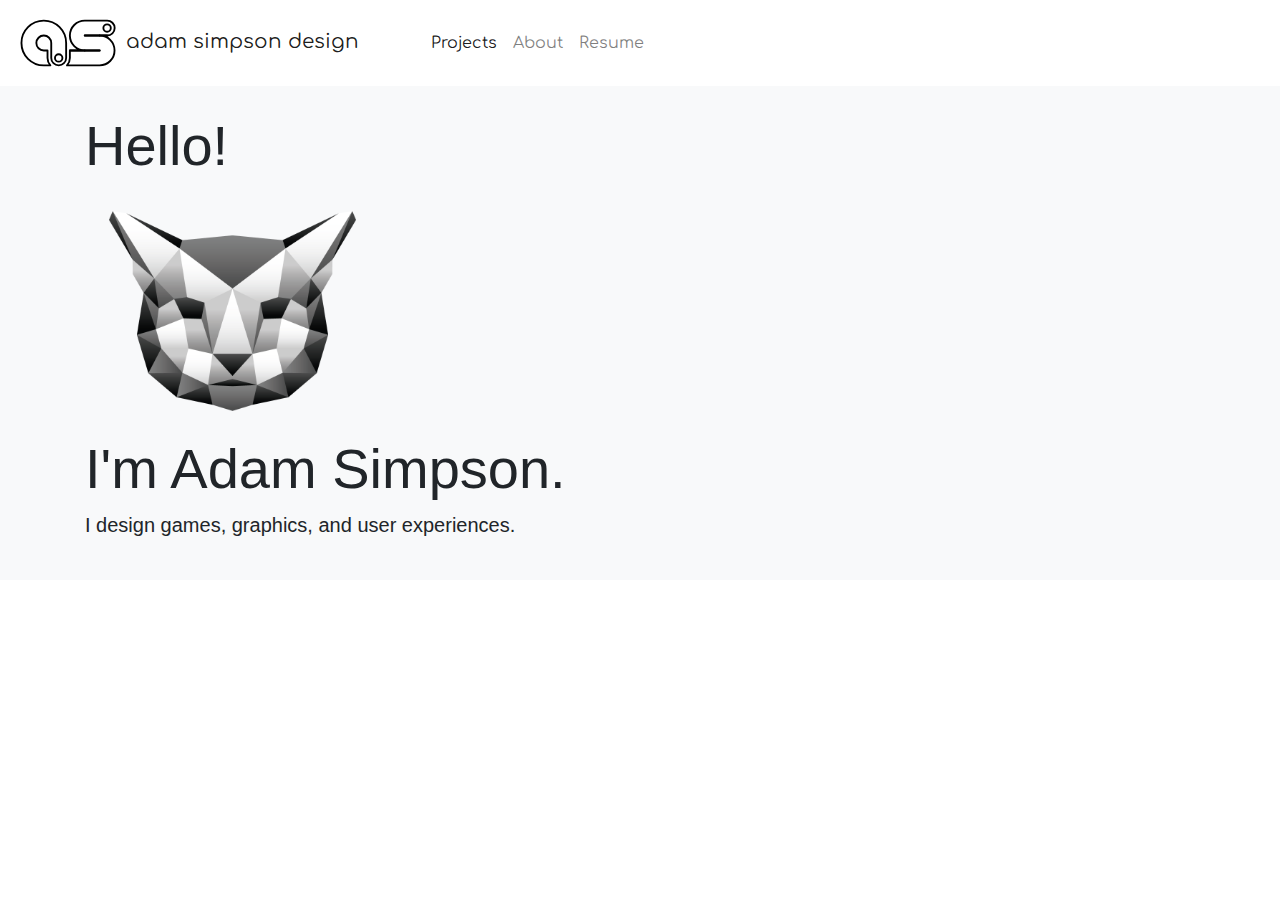
==== index.html @ 426be83f "pic fix" ====
<!doctype html>
<html lang="en">

<head>

    <title>Adam Simpson Design</title>
    <!-- Required meta tags -->
    <meta charset="utf-8">
    <meta name="viewport" content="width=device-width, initial-scale=1, shrink-to-fit=no">

    <link rel="stylesheet" href="reset.css">

    <link href="https://fonts.googleapis.com/icon?family=Material+Icons" rel="stylesheet">
    <link href="https://fonts.googleapis.com/css?family=Comfortaa|Lato" rel="stylesheet">
    <link rel="stylesheet" href="https://use.fontawesome.com/releases/v5.0.13/css/all.css" integrity="sha384-DNOHZ68U8hZfKXOrtjWvjxusGo9WQnrNx2sqG0tfsghAvtVlRW3tvkXWZh58N9jp"
        crossorigin="anonymous">

    <!-- Bootstrap CSS -->
    <link rel="stylesheet" href="https://maxcdn.bootstrapcdn.com/bootstrap/4.0.0/css/bootstrap.min.css" integrity="sha384-Gn5384xqQ1aoWXA+058RXPxPg6fy4IWvTNh0E263XmFcJlSAwiGgFAW/dAiS6JXm"
        crossorigin="anonymous">
    <link rel="stylesheet" href="sfaf.css">

    <style>
        .navbar {
            font-family: 'Comfortaa', cursive;
            background-color: white;
        }



    </style>

</head>

<body>


    <nav class="navbar navbar-expand-lg navbar-light fixed-top">
        <a class="navbar-brand" href="#">
            <img src="as_logo.svg" height="60" class="d-inline-block align-middle" alt="adam simpson design logo"> adam simpson design
        </a>
        <button class="navbar-toggler" type="button" data-toggle="collapse" data-target="#navbarNavAltMarkup" aria-controls="navbarNavAltMarkup"
            aria-expanded="false" aria-label="Toggle navigation">
            <span class="navbar-toggler-icon"></span>
        </button>
        <div class="collapse navbar-collapse ml-5" id="navbarNavAltMarkup">
            <div class="navbar-nav">
                <a class="nav-item nav-link active" href="#">Projects
                    <span class="sr-only">(current)</span>
                </a>
                <a class="nav-item nav-link" href="#">About</a>
                <a class="nav-item nav-link" href="#">Resume</a>
            </div>
        </div>
    </nav>


    <div class="jumbotron jumbotron-fluid bg-light pb-4">
        <div class="container pt-5">
            <h1 class="display-4">Hello!</h1>
            <img src="catlogo.png" height="200" class="m-4">
            <h1 class="display-4">I'm Adam Simpson.</h1>
            <p class="lead">I design games, graphics, and user experiences.</p>

        </div>
    </div>



    <!-- Optional JavaScript -->
    <!-- jQuery first, then Popper.js, then Bootstrap JS -->
    <script src="https://code.jquery.com/jquery-3.2.1.slim.min.js" integrity="sha384-KJ3o2DKtIkvYIK3UENzmM7KCkRr/rE9/Qpg6aAZGJwFDMVNA/GpGFF93hXpG5KkN"
        crossorigin="anonymous"></script>
    <script src="https://cdnjs.cloudflare.com/ajax/libs/popper.js/1.12.9/umd/popper.min.js" integrity="sha384-ApNbgh9B+Y1QKtv3Rn7W3mgPxhU9K/ScQsAP7hUibX39j7fakFPskvXusvfa0b4Q"
        crossorigin="anonymous"></script>
    <script src="https://maxcdn.bootstrapcdn.com/bootstrap/4.0.0/js/bootstrap.min.js" integrity="sha384-JZR6Spejh4U02d8jOt6vLEHfe/JQGiRRSQQxSfFWpi1MquVdAyjUar5+76PVCmYl"
        crossorigin="anonymous"></script>
</body>

</html>
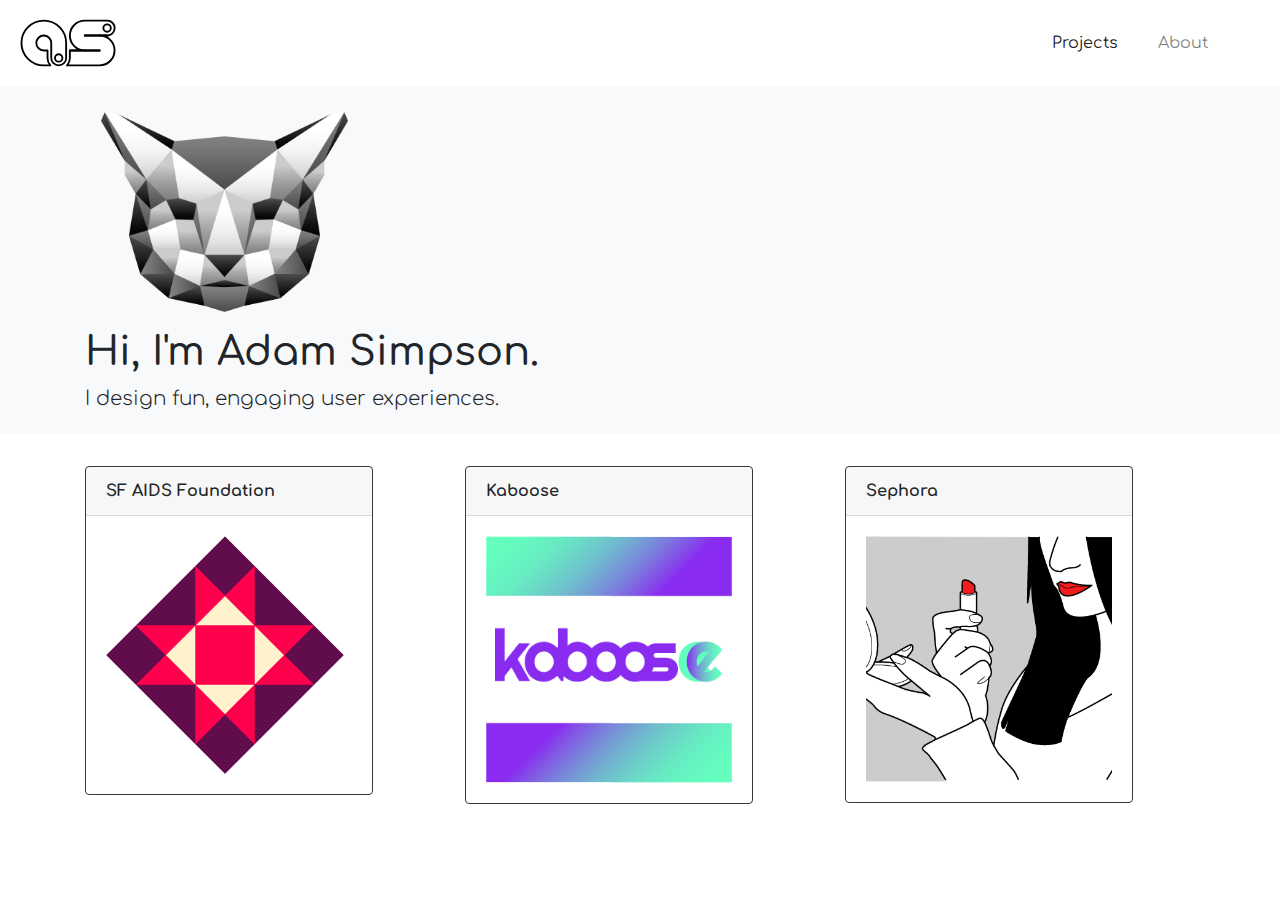
==== commit 312dedc1: "Added cards" ====
--- a/index.html
+++ b/index.html
@@ -26,7 +26,14 @@
             background-color: white;
         }
 
+        .jumbotron {
+            font-family: 'Comfortaa', cursive;
+        }
 
+        .card-header {
+            font-family: 'Comfortaa', cursive;
+            font-weight: bold;
+        }
 
     </style>
 
@@ -37,35 +44,66 @@
 
     <nav class="navbar navbar-expand-lg navbar-light fixed-top">
         <a class="navbar-brand" href="#">
-            <img src="as_logo.svg" height="60" class="d-inline-block align-middle" alt="adam simpson design logo"> adam simpson design
+            <img src="as_logo.svg" height="60" class="d-inline-block" alt="adam simpson design logo">
         </a>
-        <button class="navbar-toggler" type="button" data-toggle="collapse" data-target="#navbarNavAltMarkup" aria-controls="navbarNavAltMarkup"
+        <button class="navbar-toggler" type="button" data-toggle="collapse" data-target="#navbarNavDropdown" aria-controls="navbarNavAltMarkup"
             aria-expanded="false" aria-label="Toggle navigation">
             <span class="navbar-toggler-icon"></span>
         </button>
-        <div class="collapse navbar-collapse ml-5" id="navbarNavAltMarkup">
-            <div class="navbar-nav">
-                <a class="nav-item nav-link active" href="#">Projects
+        <div class="collapse navbar-collapse justify-content-end mr-4" id="navbarNavDropdown">
+            <ul class="navbar-nav">
+                <li class="nav-item nav-link active mr-4" href="#">Projects
                     <span class="sr-only">(current)</span>
-                </a>
-                <a class="nav-item nav-link" href="#">About</a>
-                <a class="nav-item nav-link" href="#">Resume</a>
-            </div>
+                </li>
+
+                <li class="nav-item mr-4">
+                    <a class="nav-link" href="#">About</a>
+                </li>
+
+            </ul>
         </div>
     </nav>
 
-
-    <div class="jumbotron jumbotron-fluid bg-light pb-4">
-        <div class="container pt-5">
-            <h1 class="display-4">Hello!</h1>
-            <img src="catlogo.png" height="200" class="m-4">
-            <h1 class="display-4">I'm Adam Simpson.</h1>
-            <p class="lead">I design games, graphics, and user experiences.</p>
-
+    <!-- Jumbotron -->
+    <div class="jumbotron jumbotron-fluid bg-light pb-1 pt-5">
+        <div class="container mt-5">
+            <img src="catlogo.png" height="200" class="m-3">
+            <h1 class="display-6">Hi, I'm Adam Simpson.</h1>
+            <p class="lead">I design fun, engaging user experiences.</p>
         </div>
     </div>
 
 
+    <!-- Project Cards -->
+    <div class="container">
+        <div class="row justify-content-around">
+            <div class="col-sm-6 col-md-4">
+                <div class="card border-dark mb-3" style="max-width: 18rem;">
+                    <div class="card-header">SF AIDS Foundation</div>
+                    <div class="card-body text-dark">
+                        <img src="sfaf_logo.png" class="img-fluid" alt="San Francisco AIDS Foundation">
+                    </div>
+                </div>
+            </div>
+            <div class="col-sm-6 col-md-4">
+                <div class="card border-dark mb-3" style="max-width: 18rem;">
+                    <div class="card-header">Kaboose</div>
+                    <div class="card-body text-dark">
+                        <img src="kaboose.png" class="img-fluid" alt="Kaboose">
+                    </div>
+                </div>
+            </div>
+            <div class="col-sm-6 col-md-4">
+                <div class="card border-dark mb-3" style="max-width: 18rem;">
+                    <div class="card-header">Sephora</div>
+                    <div class="card-body text-dark">
+                        <img src="sephora.png" class="img-fluid" alt="Sephora">
+                    </div>
+                </div>
+            </div>
+            
+        </div>
+    </div>
 
     <!-- Optional JavaScript -->
     <!-- jQuery first, then Popper.js, then Bootstrap JS -->
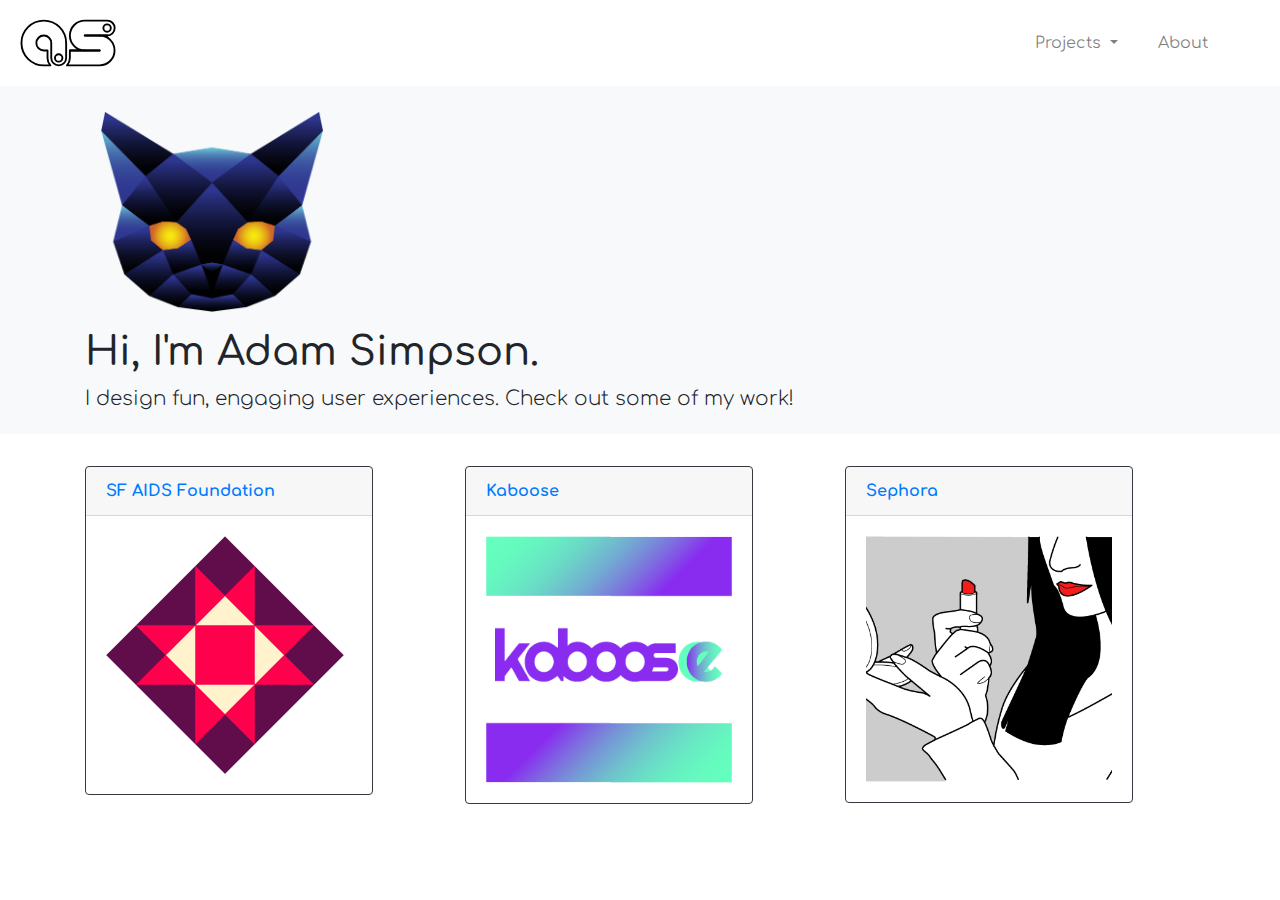
==== commit cb24fd25: "SFAF Content" ====
--- a/index.html
+++ b/index.html
@@ -18,23 +18,9 @@
     <!-- Bootstrap CSS -->
     <link rel="stylesheet" href="https://maxcdn.bootstrapcdn.com/bootstrap/4.0.0/css/bootstrap.min.css" integrity="sha384-Gn5384xqQ1aoWXA+058RXPxPg6fy4IWvTNh0E263XmFcJlSAwiGgFAW/dAiS6JXm"
         crossorigin="anonymous">
-    <link rel="stylesheet" href="sfaf.css">
+    <link rel="stylesheet" href="adamsimpsondesign.css">
 
     <style>
-        .navbar {
-            font-family: 'Comfortaa', cursive;
-            background-color: white;
-        }
-
-        .jumbotron {
-            font-family: 'Comfortaa', cursive;
-        }
-
-        .card-header {
-            font-family: 'Comfortaa', cursive;
-            font-weight: bold;
-        }
-
     </style>
 
 </head>
@@ -43,8 +29,8 @@
 
 
     <nav class="navbar navbar-expand-lg navbar-light fixed-top">
-        <a class="navbar-brand" href="#">
-            <img src="as_logo.svg" height="60" class="d-inline-block" alt="adam simpson design logo">
+        <a class="navbar-brand" href="index.html">
+            <img src="as_logo.svg" height="60" class="d-inline-block" alt="adam simpson design">
         </a>
         <button class="navbar-toggler" type="button" data-toggle="collapse" data-target="#navbarNavDropdown" aria-controls="navbarNavAltMarkup"
             aria-expanded="false" aria-label="Toggle navigation">
@@ -52,14 +38,20 @@
         </button>
         <div class="collapse navbar-collapse justify-content-end mr-4" id="navbarNavDropdown">
             <ul class="navbar-nav">
-                <li class="nav-item nav-link active mr-4" href="#">Projects
-                    <span class="sr-only">(current)</span>
+
+                <li class="nav-item dropdown mr-4">
+                    <a class="nav-link dropdown-toggle" href="#" id="navbarDropdownMenuLink" data-toggle="dropdown" aria-haspopup="true" aria-expanded="false">
+                        Projects
+                    </a>
+                    <div class="dropdown-menu" aria-labelledby="navbarDropdownMenuLink">
+                        <a class="dropdown-item" href="sfaf.html">SF AIDS Foundation</a>
+                        <a class="dropdown-item" href="kaboose.html">Kaboose</a>
+                        <a class="dropdown-item" href="sephora.html">Sephora</a>
+                    </div>
                 </li>
-
                 <li class="nav-item mr-4">
-                    <a class="nav-link" href="#">About</a>
+                    <a class="nav-link" href="about.html">About</a>
                 </li>
-
             </ul>
         </div>
     </nav>
@@ -67,9 +59,9 @@
     <!-- Jumbotron -->
     <div class="jumbotron jumbotron-fluid bg-light pb-1 pt-5">
         <div class="container mt-5">
-            <img src="catlogo.png" height="200" class="m-3">
+            <img src="blackcat.png" height="200" class="m-3">
             <h1 class="display-6">Hi, I'm Adam Simpson.</h1>
-            <p class="lead">I design fun, engaging user experiences.</p>
+            <p class="lead">I design fun, engaging user experiences. Check out some of my work!</p>
         </div>
     </div>
 
@@ -78,32 +70,42 @@
     <div class="container">
         <div class="row justify-content-around">
             <div class="col-sm-6 col-md-4">
-                <div class="card border-dark mb-3" style="max-width: 18rem;">
-                    <div class="card-header">SF AIDS Foundation</div>
-                    <div class="card-body text-dark">
-                        <img src="sfaf_logo.png" class="img-fluid" alt="San Francisco AIDS Foundation">
+                <a href="sfaf.html">
+                    <div class="card border-dark mb-3" style="max-width: 18rem;">
+                        <div class="card-header">SF AIDS Foundation</div>
+                        <div class="card-body text-dark">
+                            <img src="sfaf_logo.png" class="img-fluid" alt="San Francisco AIDS Foundation">
+                        </div>
                     </div>
-                </div>
+                </a>
             </div>
             <div class="col-sm-6 col-md-4">
-                <div class="card border-dark mb-3" style="max-width: 18rem;">
-                    <div class="card-header">Kaboose</div>
-                    <div class="card-body text-dark">
-                        <img src="kaboose.png" class="img-fluid" alt="Kaboose">
+                <a href="kaboose.html">
+                    <div class="card border-dark mb-3" style="max-width: 18rem;">
+                        <div class="card-header">Kaboose</div>
+                        <div class="card-body text-dark">
+                            <img src="kaboose.png" class="img-fluid" alt="Kaboose">
+                        </div>
                     </div>
-                </div>
+                </a>
             </div>
             <div class="col-sm-6 col-md-4">
-                <div class="card border-dark mb-3" style="max-width: 18rem;">
-                    <div class="card-header">Sephora</div>
-                    <div class="card-body text-dark">
-                        <img src="sephora.png" class="img-fluid" alt="Sephora">
+                <a href="sephora.html">
+                    <div class="card border-dark mb-3" style="max-width: 18rem;">
+                        <div class="card-header">Sephora</div>
+                        <div class="card-body text-dark">
+                            <img src="sephora.png" class="img-fluid" alt="Sephora">
+                        </div>
                     </div>
-                </div>
+                </a>
             </div>
-            
+
         </div>
     </div>
+
+
+
+
 
     <!-- Optional JavaScript -->
     <!-- jQuery first, then Popper.js, then Bootstrap JS -->
--- a/adamsimpsondesign.css
+++ b/adamsimpsondesign.css
@@ -0,0 +1,14 @@
+.navbar {
+    font-family: 'Comfortaa', cursive;
+    background-color: white;
+}
+
+.jumbotron {
+    font-family: 'Comfortaa', cursive;
+}
+
+.card-header {
+    font-family: 'Comfortaa', cursive;
+    font-weight: bold;
+}
+
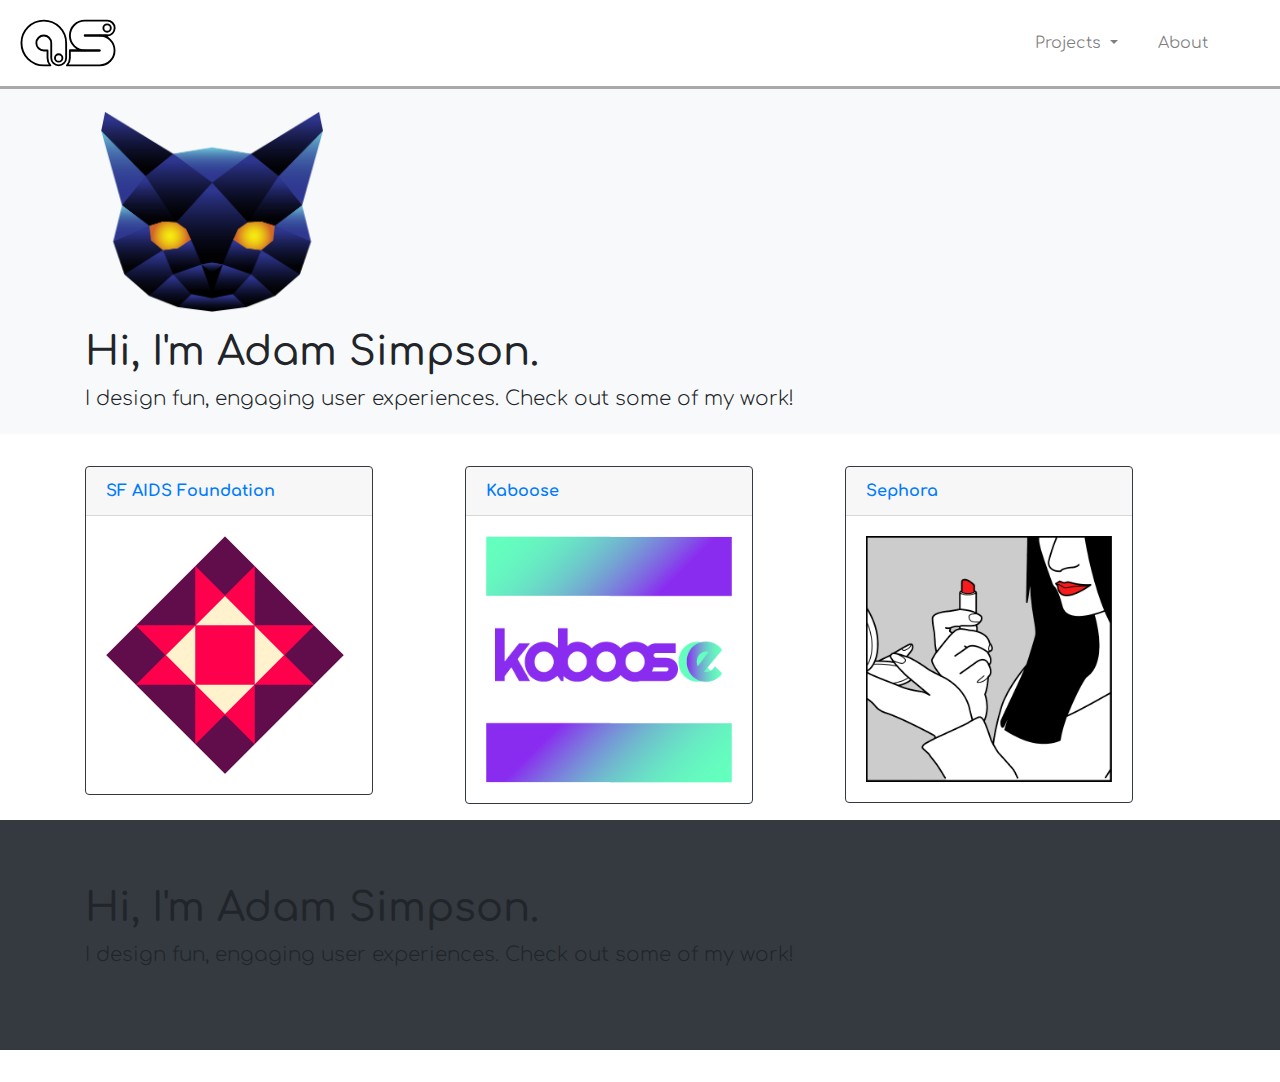
==== commit c447b4b4: "website resume email" ====
--- a/index.html
+++ b/index.html
@@ -104,7 +104,13 @@
     </div>
 
 
-
+    <!-- Jumbotron -->
+    <div class="jumbotron jumbotron-fluid bg-dark">
+            <div class="container">
+                <h1 class="display-6">Hi, I'm Adam Simpson.</h1>
+                <p class="lead">I design fun, engaging user experiences. Check out some of my work!</p>
+            </div>
+        </div>
 
 
     <!-- Optional JavaScript -->
--- a/adamsimpsondesign.css
+++ b/adamsimpsondesign.css
@@ -1,6 +1,8 @@
 .navbar {
     font-family: 'Comfortaa', cursive;
     background-color: white;
+    border-bottom: solid;
+    border-bottom-color: darkgrey;
 }
 
 .jumbotron {
@@ -12,3 +14,21 @@
     font-weight: bold;
 }
 
+.dd {
+    font-family: 'Lato', sans-serif;
+}
+
+
+.center {
+    display: block;
+    margin-left: auto;
+    margin-top: 70px;
+    margin-right: auto;
+    width: 50%;
+}
+
+.figure-caption {
+    font-family: 'Lato', sans-serif;
+    font-weight: bold;
+    color: black;
+}
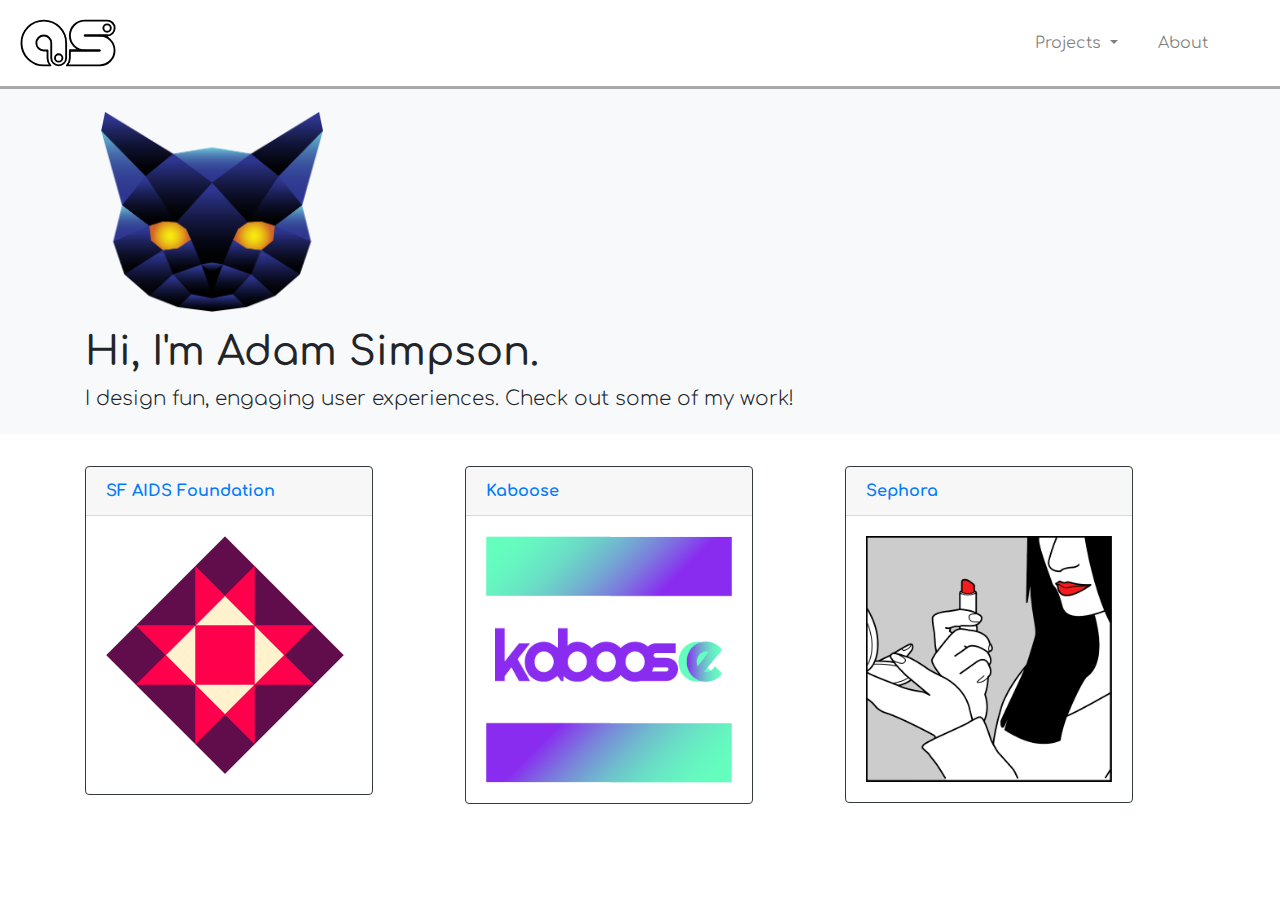
==== commit b2e0030d: "remove footer" ====
--- a/index.html
+++ b/index.html
@@ -104,13 +104,6 @@
     </div>
 
 
-    <!-- Jumbotron -->
-    <div class="jumbotron jumbotron-fluid bg-dark">
-            <div class="container">
-                <h1 class="display-6">Hi, I'm Adam Simpson.</h1>
-                <p class="lead">I design fun, engaging user experiences. Check out some of my work!</p>
-            </div>
-        </div>
 
 
     <!-- Optional JavaScript -->
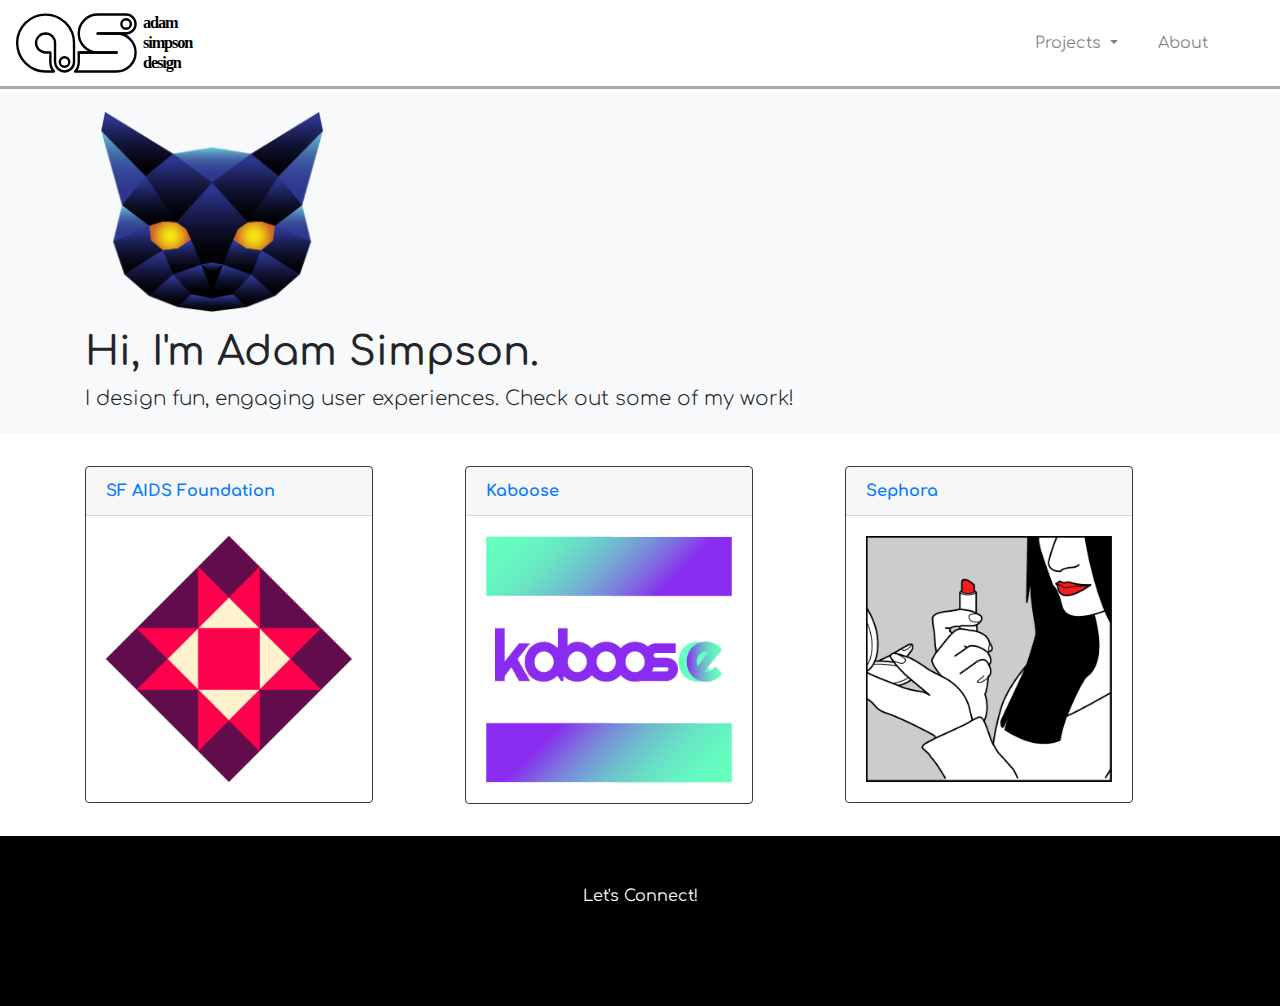
==== commit 467bd676: "footer, as logo" ====
--- a/index.html
+++ b/index.html
@@ -99,11 +99,23 @@
                     </div>
                 </a>
             </div>
-
         </div>
     </div>
 
 
+
+    <!-- Footer -->
+    <div class="footer mt-3">
+            <div class="text-center pt-5">
+                <p>Let's Connect!</p>
+                <a href="https://dribbble.com/AdamPlays" target="_blank">
+                    <i class="fab fa-dribbble"></i></a>
+                <a href="http://www.linkedin.com/in/adamplays" target="_blank">
+                    <i class="fab fa-linkedin-in ml-2"></i></a>
+                <a href="mailto:%61dam@ada%6Dsim%70sonde%73i%67n%2E%63om" target="_blank">
+                    <i class="far fa-envelope ml-2"></i></a>
+            </div>
+    </div>
 
 
     <!-- Optional JavaScript -->
--- a/adamsimpsondesign.css
+++ b/adamsimpsondesign.css
@@ -32,3 +32,17 @@
     font-weight: bold;
     color: black;
 }
+
+.footer {
+    background-color: black;
+    color: white;
+    height: 170px;
+    font-family: 'Comfortaa', cursive;
+}
+
+
+i {
+    font-size: 30px;
+    color: white;
+
+}
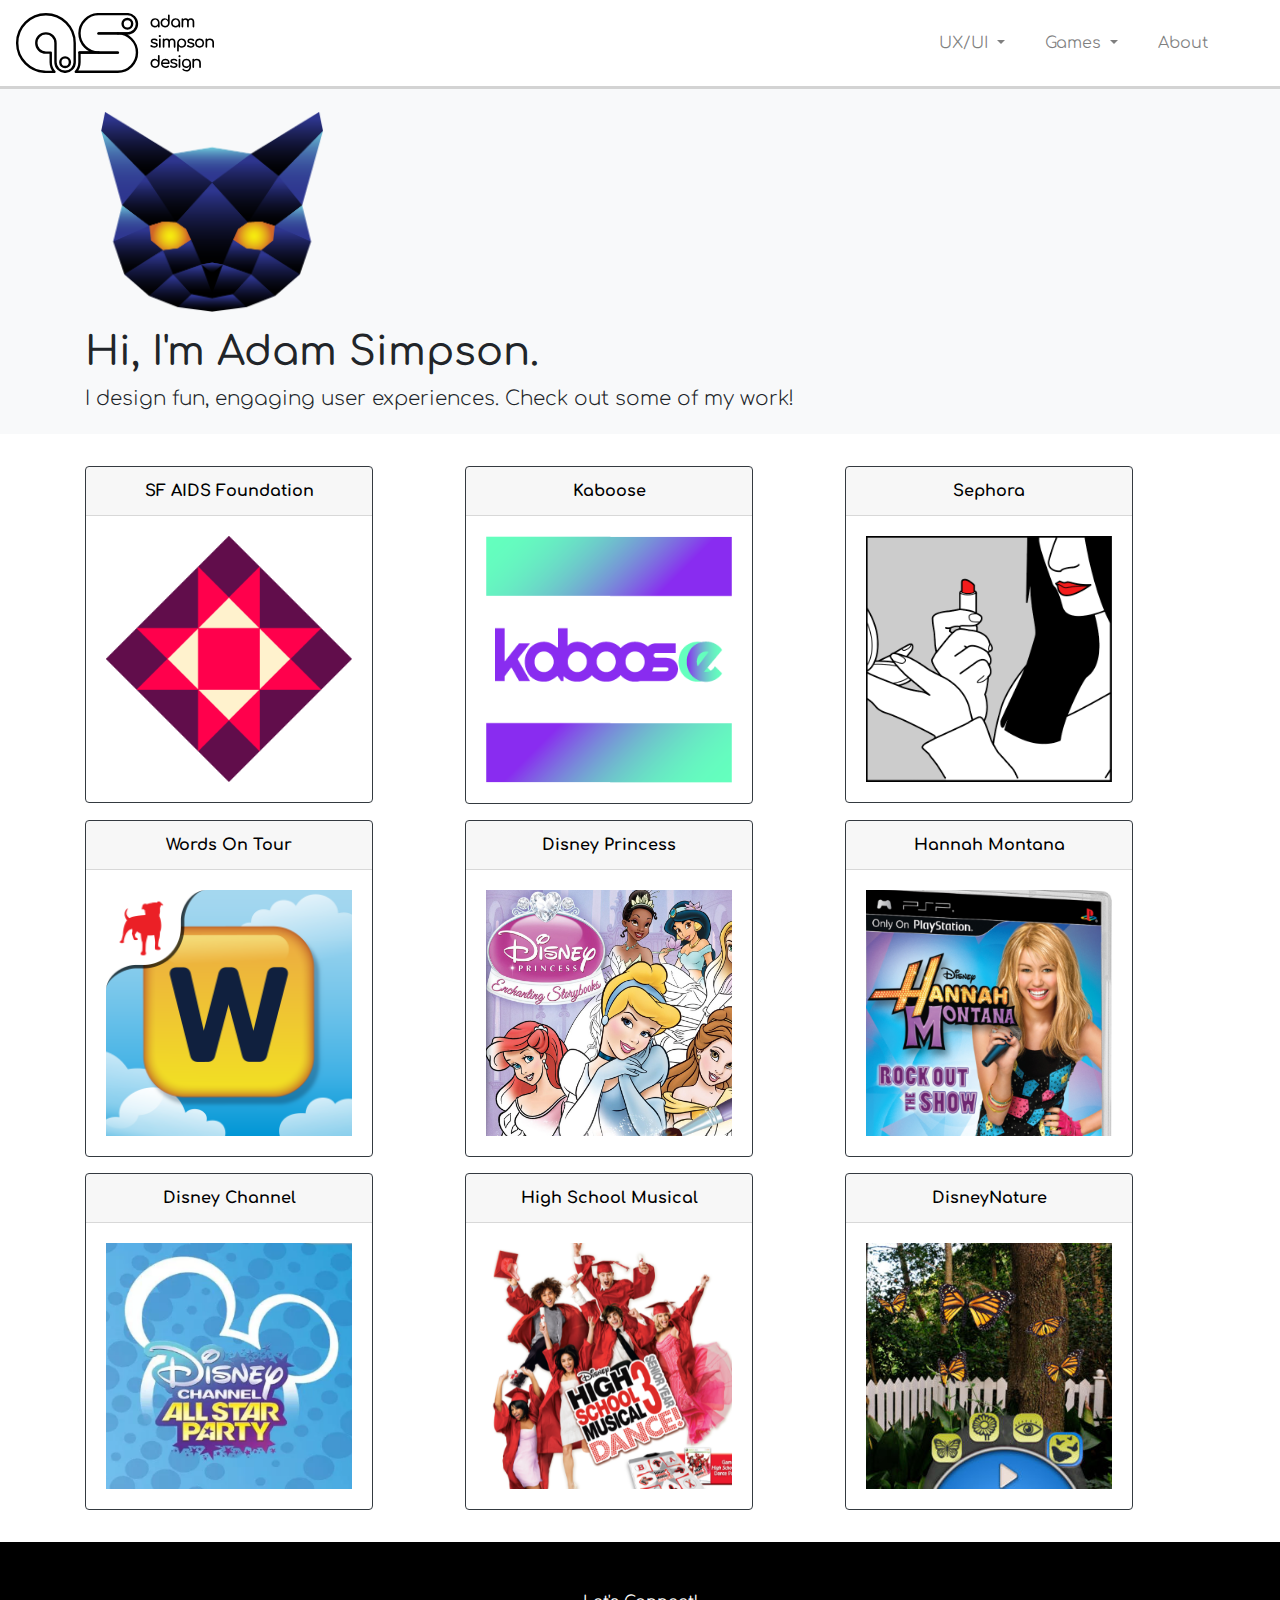
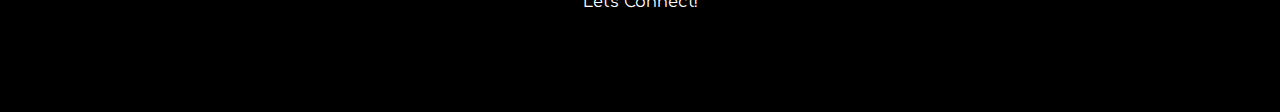
==== commit f1ff6401: "Game Projects" ====
--- a/index.html
+++ b/index.html
@@ -27,7 +27,7 @@
 
 <body>
 
-
+    <!-- Nav -->
     <nav class="navbar navbar-expand-lg navbar-light fixed-top">
         <a class="navbar-brand" href="index.html">
             <img src="as_logo.svg" height="60" class="d-inline-block" alt="adam simpson design">
@@ -41,12 +41,25 @@
 
                 <li class="nav-item dropdown mr-4">
                     <a class="nav-link dropdown-toggle" href="#" id="navbarDropdownMenuLink" data-toggle="dropdown" aria-haspopup="true" aria-expanded="false">
-                        Projects
+                        UX/UI
                     </a>
                     <div class="dropdown-menu" aria-labelledby="navbarDropdownMenuLink">
                         <a class="dropdown-item" href="sfaf.html">SF AIDS Foundation</a>
-                        <a class="dropdown-item" href="kaboose.html">Kaboose</a>
+                        <a class="dropdown-item" href="kaboose.html">Kaboose for BART</a>
                         <a class="dropdown-item" href="sephora.html">Sephora</a>
+                    </div>
+                </li>
+                <li class="nav-item dropdown mr-4">
+                    <a class="nav-link dropdown-toggle" href="#" id="navbarDropdownMenuLink" data-toggle="dropdown" aria-haspopup="true" aria-expanded="false">
+                        Games
+                    </a>
+                    <div class="dropdown-menu" aria-labelledby="navbarDropdownMenuLink">
+                        <a class="dropdown-item" href="wordsontour.html">Words On Tour</a>
+                        <a class="dropdown-item" href="princess.html">Disney Princess</a>
+                        <a class="dropdown-item" href="hannah.html">Hannah Montana</a>
+                        <a class="dropdown-item" href="channel.html">Disney Channel</a>
+                        <a class="dropdown-item" href="hsm.html">High School Musical</a>
+                        <a class="dropdown-item" href="nature.html">DisneyNature Explore</a>
                     </div>
                 </li>
                 <li class="nav-item mr-4">
@@ -68,37 +81,108 @@
 
     <!-- Project Cards -->
     <div class="container">
-        <div class="row justify-content-around">
+
+        <div class="row">
+
             <div class="col-sm-6 col-md-4">
                 <a href="sfaf.html">
                     <div class="card border-dark mb-3" style="max-width: 18rem;">
-                        <div class="card-header">SF AIDS Foundation</div>
+                        <div class="card-header text-center">SF AIDS Foundation</div>
                         <div class="card-body text-dark">
                             <img src="sfaf_logo.png" class="img-fluid" alt="San Francisco AIDS Foundation">
                         </div>
                     </div>
                 </a>
             </div>
+
             <div class="col-sm-6 col-md-4">
                 <a href="kaboose.html">
                     <div class="card border-dark mb-3" style="max-width: 18rem;">
-                        <div class="card-header">Kaboose</div>
+                        <div class="card-header text-center">Kaboose</div>
                         <div class="card-body text-dark">
                             <img src="kaboose.png" class="img-fluid" alt="Kaboose">
                         </div>
                     </div>
                 </a>
             </div>
+
             <div class="col-sm-6 col-md-4">
                 <a href="sephora.html">
                     <div class="card border-dark mb-3" style="max-width: 18rem;">
-                        <div class="card-header">Sephora</div>
+                        <div class="card-header text-center">Sephora</div>
                         <div class="card-body text-dark">
                             <img src="sephora.png" class="img-fluid" alt="Sephora">
                         </div>
                     </div>
                 </a>
             </div>
+
+            <div class="col-sm-6 col-md-4">
+                <a href="wordsontour.html">
+                    <div class="card border-dark mb-3" style="max-width: 18rem;">
+                        <div class="card-header text-center">Words On Tour</div>
+                        <div class="card-body text-dark">
+                            <img src="words_card.png" class="img-fluid" alt="Words On Tour">
+                        </div>
+                    </div>
+                </a>
+            </div>
+
+            <div class="col-sm-6 col-md-4">
+                <a href="princess.html">
+                    <div class="card border-dark mb-3" style="max-width: 18rem;">
+                        <div class="card-header text-center">Disney Princess</div>
+                        <div class="card-body text-dark">
+                            <img src="princess_card.png" class="img-fluid" alt="Disney Princess">
+                        </div>
+                    </div>
+                </a>
+            </div>
+
+            <div class="col-sm-6 col-md-4">
+                <a href="hannah.html">
+                    <div class="card border-dark mb-3" style="max-width: 18rem;">
+                        <div class="card-header text-center">Hannah Montana</div>
+                        <div class="card-body text-dark">
+                            <img src="hannah_card.png" class="img-fluid" alt="Hannah Montana">
+                        </div>
+                    </div>
+                </a>
+            </div>
+
+            <div class="col-sm-6 col-md-4">
+                <a href="channel.html">
+                    <div class="card border-dark mb-3" style="max-width: 18rem;">
+                        <div class="card-header text-center">Disney Channel</div>
+                        <div class="card-body text-dark">
+                            <img src="channel_card.png" class="img-fluid" alt="Disney Channel">
+                        </div>
+                    </div>
+                </a>
+            </div>
+
+            <div class="col-sm-6 col-md-4">
+                <a href="hsm.html">
+                    <div class="card border-dark mb-3" style="max-width: 18rem;">
+                        <div class="card-header text-center text-nowrap">High School Musical</div>
+                        <div class="card-body text-dark">
+                            <img src="hsm_card.png" class="img-fluid" alt="High School Musical">
+                        </div>
+                    </div>
+                </a>
+            </div>
+
+            <div class="col-sm-6 col-md-4">
+                <a href="nature.html">
+                    <div class="card border-dark mb-3" style="max-width: 18rem;">
+                        <div class="card-header text-center">DisneyNature</div>
+                        <div class="card-body text-dark">
+                            <img src="nature_card.png" class="img-fluid" alt="DisneyNature">
+                        </div>
+                    </div>
+                </a>
+            </div>
+
         </div>
     </div>
 
@@ -106,15 +190,18 @@
 
     <!-- Footer -->
     <div class="footer mt-3">
-            <div class="text-center pt-5">
-                <p>Let's Connect!</p>
-                <a href="https://dribbble.com/AdamPlays" target="_blank">
-                    <i class="fab fa-dribbble"></i></a>
-                <a href="http://www.linkedin.com/in/adamplays" target="_blank">
-                    <i class="fab fa-linkedin-in ml-2"></i></a>
-                <a href="mailto:%61dam@ada%6Dsim%70sonde%73i%67n%2E%63om" target="_blank">
-                    <i class="far fa-envelope ml-2"></i></a>
-            </div>
+        <div class="text-center pt-5">
+            <p>Let's Connect!</p>
+            <a href="https://dribbble.com/AdamPlays" target="_blank">
+                <i class="fab fa-dribbble"></i>
+            </a>
+            <a href="http://www.linkedin.com/in/adamplays" target="_blank">
+                <i class="fab fa-linkedin-in ml-2"></i>
+            </a>
+            <a href="mailto:%61dam@ada%6Dsim%70sonde%73i%67n%2E%63om" target="_blank">
+                <i class="far fa-envelope ml-2"></i>
+            </a>
+        </div>
     </div>
 
 
--- a/adamsimpsondesign.css
+++ b/adamsimpsondesign.css
@@ -2,7 +2,7 @@
     font-family: 'Comfortaa', cursive;
     background-color: white;
     border-bottom: solid;
-    border-bottom-color: darkgrey;
+    border-bottom-color: lightgrey;
 }
 
 .jumbotron {
@@ -46,3 +46,7 @@
     color: white;
 
 }
+
+.card-header {
+    color: black;
+}
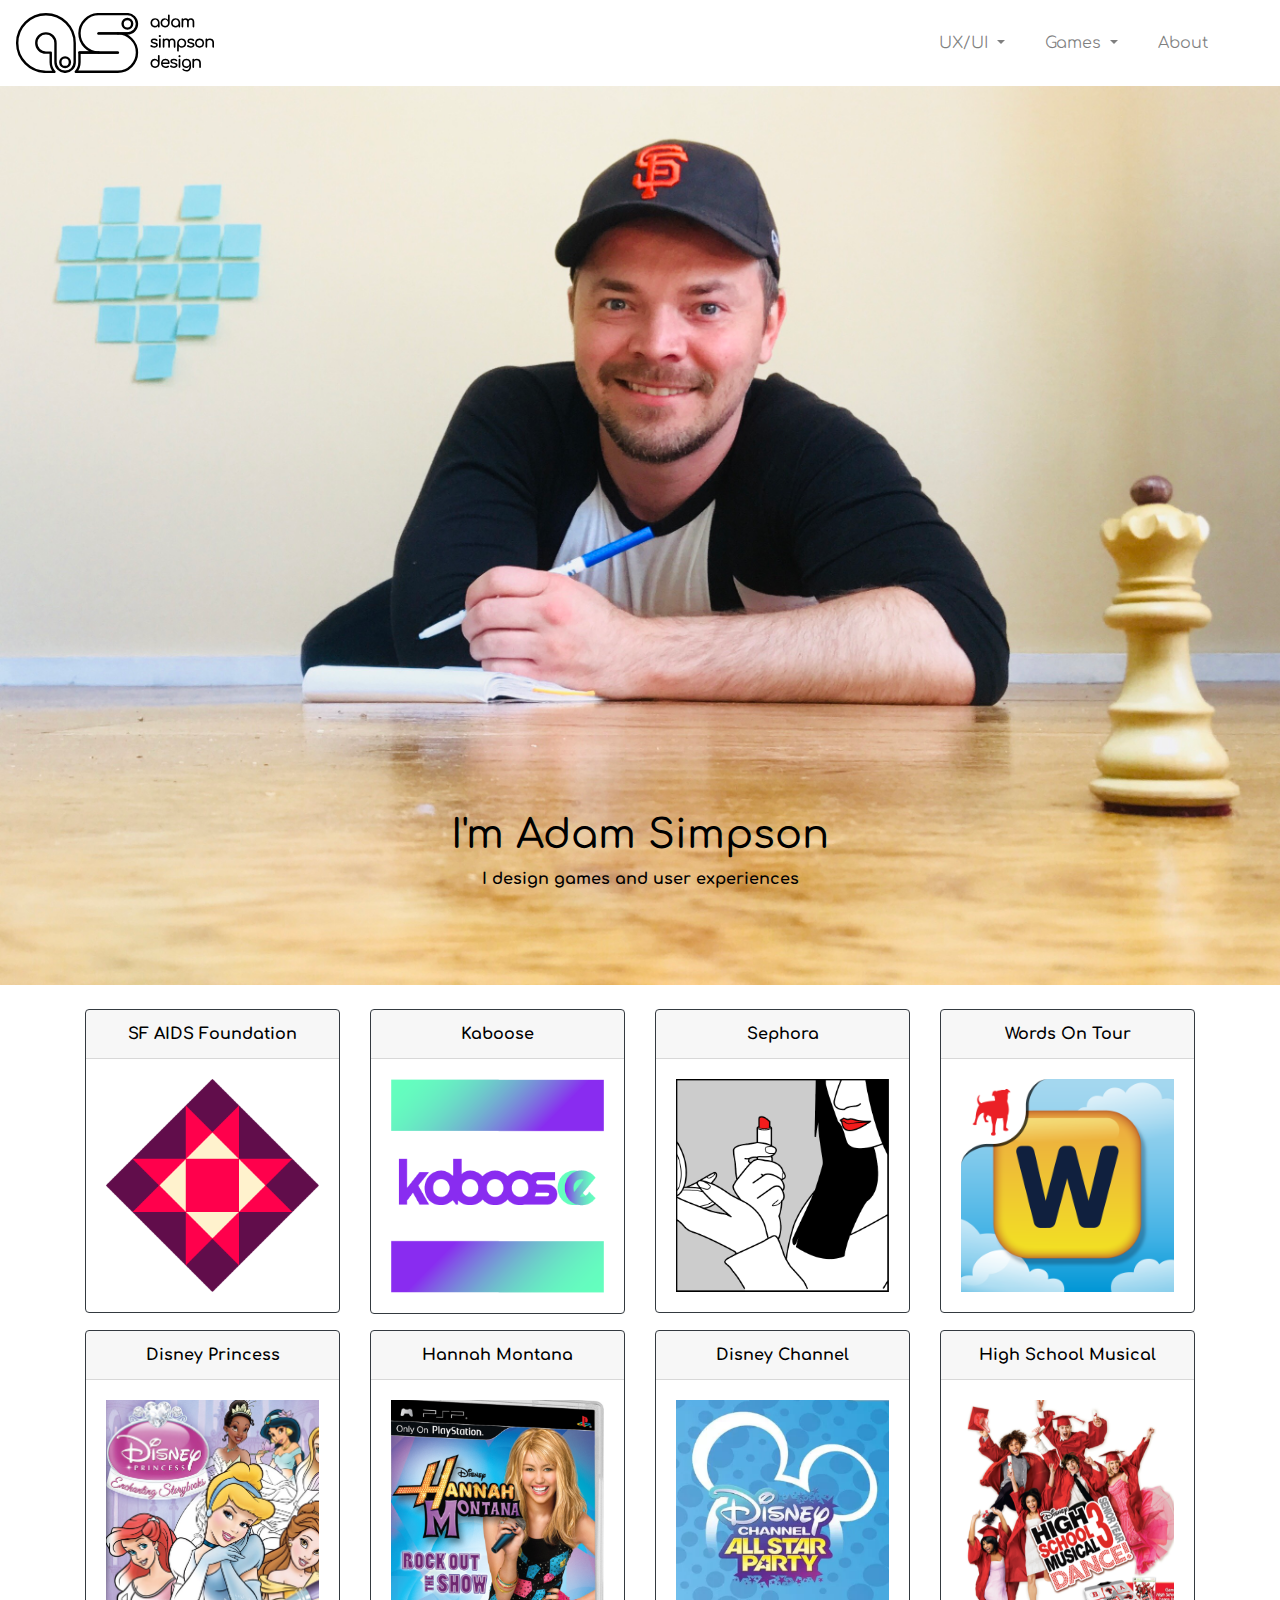
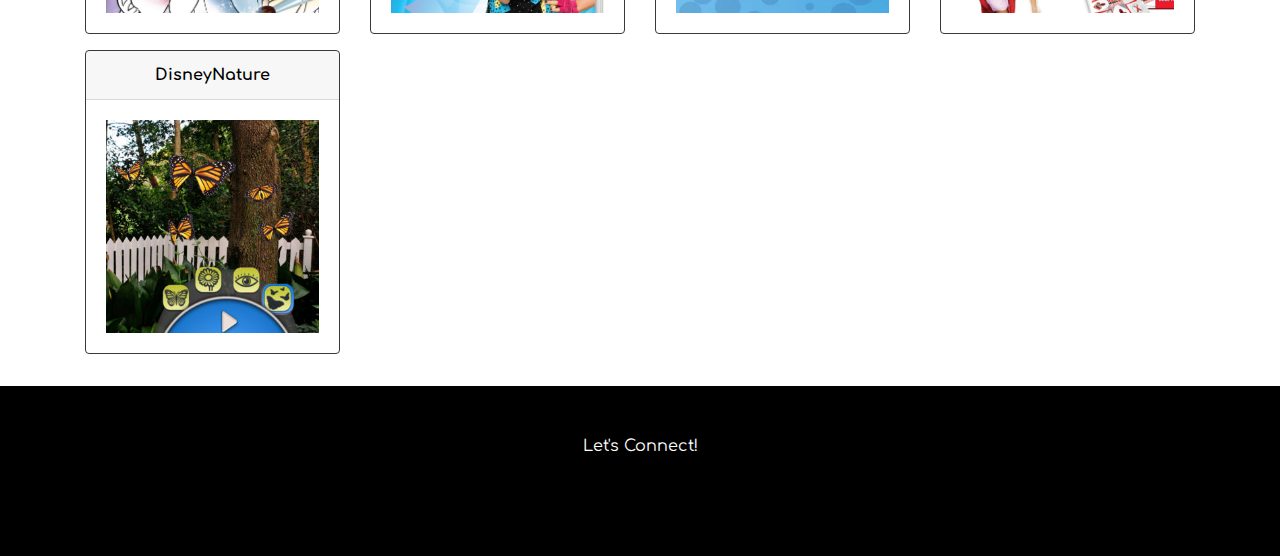
==== commit e37cf0b5: "Hero image" ====
--- a/index.html
+++ b/index.html
@@ -21,6 +21,9 @@
     <link rel="stylesheet" href="adamsimpsondesign.css">
 
     <style>
+
+
+
     </style>
 
 </head>
@@ -69,14 +72,13 @@
         </div>
     </nav>
 
-    <!-- Jumbotron -->
-    <div class="jumbotron jumbotron-fluid bg-light pb-1 pt-5">
-        <div class="container mt-5">
-            <img src="blackcat.png" height="200" class="m-3">
-            <h1 class="display-6">Hi, I'm Adam Simpson.</h1>
-            <p class="lead">I design fun, engaging user experiences. Check out some of my work!</p>
-        </div>
-    </div>
+    <!-- Lineface -->
+    <div class="hero-image mb-4">
+            <div class="hero-text">
+              <h1>I'm Adam Simpson</h1>
+              <p>I design games and user experiences</p>
+            </div>
+          </div>
 
 
     <!-- Project Cards -->
@@ -84,7 +86,7 @@
 
         <div class="row">
 
-            <div class="col-sm-6 col-md-4">
+            <div class="col-sm-6 col-md-4 col-lg-3">
                 <a href="sfaf.html">
                     <div class="card border-dark mb-3" style="max-width: 18rem;">
                         <div class="card-header text-center">SF AIDS Foundation</div>
@@ -95,7 +97,7 @@
                 </a>
             </div>
 
-            <div class="col-sm-6 col-md-4">
+            <div class="col-sm-6 col-md-4 col-lg-3">
                 <a href="kaboose.html">
                     <div class="card border-dark mb-3" style="max-width: 18rem;">
                         <div class="card-header text-center">Kaboose</div>
@@ -106,7 +108,7 @@
                 </a>
             </div>
 
-            <div class="col-sm-6 col-md-4">
+            <div class="col-sm-6 col-md-4 col-lg-3">
                 <a href="sephora.html">
                     <div class="card border-dark mb-3" style="max-width: 18rem;">
                         <div class="card-header text-center">Sephora</div>
@@ -117,7 +119,7 @@
                 </a>
             </div>
 
-            <div class="col-sm-6 col-md-4">
+            <div class="col-sm-6 col-md-4 col-lg-3">
                 <a href="wordsontour.html">
                     <div class="card border-dark mb-3" style="max-width: 18rem;">
                         <div class="card-header text-center">Words On Tour</div>
@@ -128,7 +130,7 @@
                 </a>
             </div>
 
-            <div class="col-sm-6 col-md-4">
+            <div class="col-sm-6 col-md-4 col-lg-3">
                 <a href="princess.html">
                     <div class="card border-dark mb-3" style="max-width: 18rem;">
                         <div class="card-header text-center">Disney Princess</div>
@@ -139,7 +141,7 @@
                 </a>
             </div>
 
-            <div class="col-sm-6 col-md-4">
+            <div class="col-sm-6 col-md-4 col-lg-3">
                 <a href="hannah.html">
                     <div class="card border-dark mb-3" style="max-width: 18rem;">
                         <div class="card-header text-center">Hannah Montana</div>
@@ -150,7 +152,7 @@
                 </a>
             </div>
 
-            <div class="col-sm-6 col-md-4">
+            <div class="col-sm-6 col-md-4 col-lg-3">
                 <a href="channel.html">
                     <div class="card border-dark mb-3" style="max-width: 18rem;">
                         <div class="card-header text-center">Disney Channel</div>
@@ -161,7 +163,7 @@
                 </a>
             </div>
 
-            <div class="col-sm-6 col-md-4">
+            <div class="col-sm-6 col-md-4 col-lg-3">
                 <a href="hsm.html">
                     <div class="card border-dark mb-3" style="max-width: 18rem;">
                         <div class="card-header text-center text-nowrap">High School Musical</div>
@@ -172,7 +174,7 @@
                 </a>
             </div>
 
-            <div class="col-sm-6 col-md-4">
+            <div class="col-sm-6 col-md-4 col-lg-3">
                 <a href="nature.html">
                     <div class="card border-dark mb-3" style="max-width: 18rem;">
                         <div class="card-header text-center">DisneyNature</div>
--- a/adamsimpsondesign.css
+++ b/adamsimpsondesign.css
@@ -1,13 +1,42 @@
 .navbar {
     font-family: 'Comfortaa', cursive;
     background-color: white;
-    border-bottom: solid;
-    border-bottom-color: lightgrey;
+    
 }
 
-.jumbotron {
+body, html {
+    height: 100%;
+}
+
+/* The hero image */
+.hero-image {
+    /* The image used */
+    background-image: url("hero.jpg");
+
+    /* Set a specific height */
+    height: 100%;
+
+    /* Position and center the image to scale nicely on all screens */
+    background-position: center;
+    background-repeat: no-repeat;
+    background-size: cover;
+    position: relative;
+    margin-top: 85px;
+}
+
+/* Place text in the middle of the image */
+.hero-text {
+    text-align: center;
+    position: absolute;
+    top: 86%;
+    left: 50%;
+    transform: translate(-50%, -50%);
+    color: black;
     font-family: 'Comfortaa', cursive;
+    font-weight: bold;
 }
+
+
 
 .card-header {
     font-family: 'Comfortaa', cursive;
